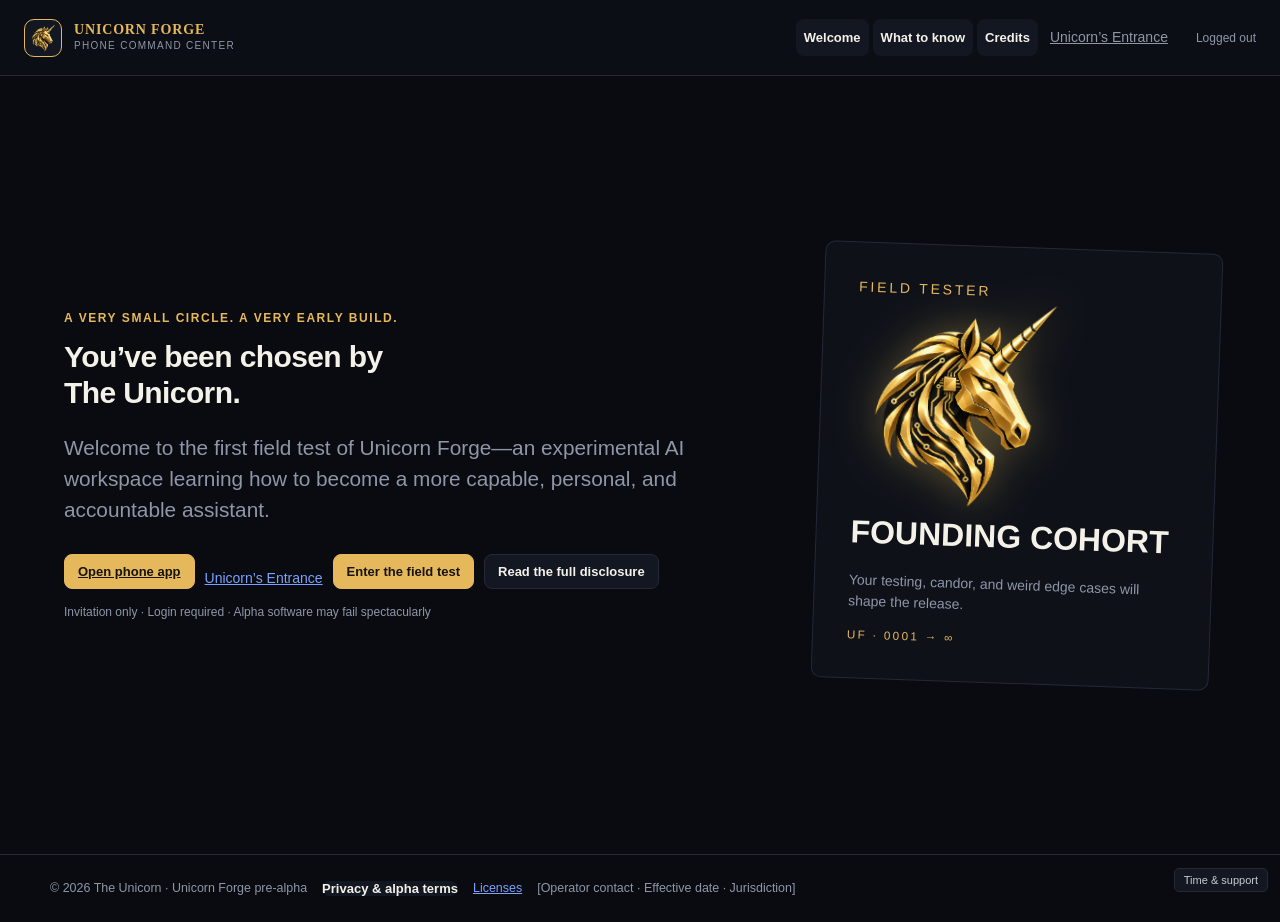
==== index.html @ 6785448c "Expand chat reading space and rename Unicorn entrance" ====
<!doctype html>
<html lang="en">
  <head>
    <meta charset="utf-8" />
    <meta
      name="viewport"
      content="width=device-width,initial-scale=1,viewport-fit=cover"
    />
    <meta name="theme-color" content="#090b10" />
    <meta
      name="description"
      content="Private pre-alpha field testing for Unicorn Forge."
    />
    <title>Unicorn Forge · First Testers</title>
    <link rel="icon" type="image/png" href="unicorn-logo.png" />
    <link rel="stylesheet" href="field-console.css" />
    <link rel="stylesheet" href="field-admin.css" />
    <link rel="stylesheet" href="field-mobile.css" />
    <link rel="stylesheet" href="forge-app.css" />
  </head>
  <body>
    <div class="rainbow-line" aria-hidden="true"></div>
    <div class="confetti" aria-hidden="true">
      <i></i><i></i><i></i><i></i><i></i><i></i><i></i><i></i><i></i><i></i>
    </div>
    <header>
      <img class="mark" src="unicorn-logo.png" alt="Unicorn Forge circuit unicorn logo" />
      <div>
        <strong>UNICORN FORGE</strong
        ><small>PHONE COMMAND CENTER</small>
      </div>
      <nav>
        <button class="nav-link" data-view="welcome">Welcome</button
        ><button class="nav-link" data-view="details">What to know</button
        ><button class="nav-link" data-view="credits">Credits</button>
        <a class="nav-link" href="https://jnthhrn8.github.io/unicornforge-field-console/#owner-login">Unicorn’s Entrance</a>
      </nav>
      <span id="connectionState">Logged out</span>
    </header>
    <main>
      <section id="welcomePanel" class="view hero">
        <div>
          <p class="eyebrow">A VERY SMALL CIRCLE. A VERY EARLY BUILD.</p>
          <h1>You’ve been chosen by <span>The Unicorn.</span></h1>
          <p class="lede">
            Welcome to the first field test of Unicorn Forge—an experimental AI
            workspace learning how to become a more capable, personal, and
            accountable assistant.
          </p>
          <div class="hero-actions">
            <a class="phone-app-link" href="https://forge.tetheredunicorn.com/">Open phone app</a>
            <a href="https://jnthhrn8.github.io/unicornforge-field-console/#owner-login">Unicorn’s Entrance</a><button data-view="login">Enter the field test</button
            ><button class="ghost" data-view="details">
              Read the full disclosure
            </button>
          </div>
          <p class="microcopy">
            Invitation only · Login required · Alpha software may fail
            spectacularly
          </p>
        </div>
        <div class="invitation-card">
          <span>FIELD TESTER</span>
          <img class="ticket-unicorn" src="unicorn-logo.png" alt="" />
          <strong>FOUNDING COHORT</strong>
          <p>
            Your testing, candor, and weird edge cases will shape the release.
          </p>
          <small>UF · 0001 → ∞</small>
        </div>
      </section>
      <section id="detailsPanel" class="view" hidden>
        <div class="section-heading">
          <p class="eyebrow">BEFORE YOU BEGIN</p>
          <h2>The unabridged field-test guide</h2>
          <p>
            Plain language comes first. Important legal and data details are not
            hidden behind tiny links.
          </p>
        </div>
        <div class="info-grid">
          <article>
            <b>01</b>
            <h3>What this is</h3>
            <p>
              Unfinished pre-alpha software. Features, models, tools,
              availability, and saved data may change or fail. It is not a
              professional, emergency, medical, legal, financial, or
              safety-critical service.
            </p>
          </article>
          <article>
            <b>02</b>
            <h3>What you receive</h3>
            <p>
              One isolated tester account with one chat, personal memory,
              up to four named personalities, live task activity, and access to whichever
              Forge computer is online.
            </p>
          </article>
          <article>
            <b>03</b>
            <h3>What we collect</h3>
            <p>
              Account details, onboarding answers, chats, responses, feedback,
              timestamps, browser and approximate hardware information,
              network address, tool activity and output, errors, access
              changes, and structured debugging logs. Passwords and
              authentication secrets are excluded from debugging logs.
            </p>
          </article>
          <article>
            <b>04</b>
            <h3>Why we collect it</h3>
            <p>
              To operate and personalize the test, diagnose failures, evaluate
              model and tool behavior, improve safety and usability, and create
              de-identified training/evaluation material.
            </p>
          </article>
          <article>
            <b>05</b>
            <h3>Human review</h3>
            <p>
              The Unicorn can review chats and activity while they are
              happening, pause model replies, enter a conversation, and reply
              directly. Human replies are visibly labeled “This message is
              from The Unicorn.” Do not submit passwords, payment details,
              government IDs, medical records, confidential work, or other
              sensitive information.
            </p>
          </article>
          <article>
            <b>06</b>
            <h3>Retention and exports</h3>
            <p>
              At completion you receive the original record and a redacted
              portable copy. Original account data is then deleted. A
              de-identified copy may be retained for training, testing, and
              evaluation.
            </p>
          </article>
          <article>
            <b>07</b>
            <h3>Your choices</h3>
            <p>
              Participation and public recognition are voluntary. You may stop
              or request export and deletion. A redacted record already
              incorporated into a completed aggregate evaluation or model
              artifact may not be retractable.
            </p>
          </article>
          <article>
            <b>08</b>
            <h3>Security</h3>
            <p>
              Access requires tester credentials through the approved HTTPS
              tester website or private Tailscale connection. Administrative actions require separate owner
              authentication. No system is perfectly secure.
            </p>
          </article>
          <article>
            <b>09</b>
            <h3>Adaptive conversation style</h3>
            <p>
              Forge analyzes recent conversation wording locally for temporary
              interaction signals such as urgency, frustration, playfulness,
              seriousness, and desired detail. It uses those signals to adjust
              delivery—not to diagnose you or create a permanent psychological
              profile. A general style-mode label may appear in debugging and
              evaluation records.
            </p>
          </article>
        </div>
        <aside class="legal-card">
          <h3>Alpha participation terms · working template</h3>
          <p>
            By continuing, you confirm you are authorized to participate and are
            at least 18 years old. People under 18 may not register for or use
            this field test. The software is
            provided “as is” and “as available,” without warranties. To the
            fullest extent allowed by law, the operator is not liable for
            indirect, incidental, special, consequential, or reliance damages
            arising from alpha use. Do not use Forge for unlawful activity or
            decisions where errors could cause harm. You retain rights in
            submitted content and permit its processing for this test and
            retention of de-identified derivatives for research, training,
            testing, and improvement as disclosed above.
          </p>
          <p>
            <strong>Not legal advice:</strong> Final operator identity/contact,
            effective date, governing law, retention period, subprocessors,
            dispute terms, age policy, and jurisdiction-specific rights still
            require review before broader distribution.
          </p>
        </aside>
        <button data-view="login">I’m ready to continue</button>
      </section>
      <aside id="consentNotice" class="card" hidden>
        <h2>Consent checkpoint</h2>
        <p>
          All chats and test activity can and may be viewed by The Unicorn. At
          test completion, your original data will be exported to you and
          deleted; a redacted, de-identified version may be retained.
        </p>
        <label class="remember"
          ><input id="consent" type="checkbox" /> I read the full disclosure,
          understand this is alpha software, and consent to the described
          collection, human review, export, redaction, retention, and deletion
          process.</label
        >
        <label class="remember"
          ><input id="ageConfirmed" type="checkbox" /> I confirm that I am at
          least 18 years old.</label
        >
      </aside>
      <section id="loginPanel" class="card" hidden>
        <p class="eyebrow">PRIVATE ACCESS</p>
        <h1>Tester access</h1>
        <p>
          Your own chat, memory, and evolving conversational style. Login required.
        </p>
        <details class="access-flow" open>
          <summary>Request an invitation</summary>
          <p>
            Your request is placed in a secure queue and relayed to The Unicorn
            through the private notification channel. Approval is not automatic
            or guaranteed.
          </p>
          <form id="accessRequestForm">
            <label class="remember"><input id="hasInvitationAddress" name="hasInvitationAddress" type="checkbox" /> I already have a private invitation address</label>
            <p id="noInvitationAddress" class="empty">If you are chosen, a private address and connection instructions will be sent to you privately. You can complete and send this request now.</p>
            <div id="invitationAddressFields" hidden>
              <label>Private invitation address *<input name="requestForgeUrl" type="url" inputmode="url" autocomplete="off" placeholder="Paste the private address from your invitation" /></label>
              <p class="empty">Connect to the invited Tailscale network first. This address is supplied privately by The Unicorn and is not published here.</p>
            </div>
            <div class="form-grid">
              <label>Name *<input name="name" maxlength="120" required autocomplete="name" /></label>
              <label>Email *<input name="email" type="email" maxlength="254" required autocomplete="email" /></label>
              <label>Desired username *<input name="username" pattern="[a-z0-9][a-z0-9_-]{2,31}" maxlength="32" required autocomplete="username" placeholder="lowercase only" /></label>
            </div>
            <p class="empty">Start with what you need. Forge learns your preferred style as you talk, and you can correct it at any time.</p>
            <button type="submit">Send access request</button>
          </form>
        </details>
        <details class="access-flow">
          <summary>I received an enrollment code</summary>
          <form id="claimAccessForm">
            <div class="form-grid">
              <label
                >Approved username *<input
                  name="username"
                  required
                  autocomplete="username" /></label
              ><label
                >One-time enrollment code *<input
                  name="code"
                  required
                  autocomplete="one-time-code" /></label
              ><label
                >Create password *<input
                  name="password"
                  type="password"
                  minlength="10"
                  maxlength="256"
                  required
                  autocomplete="new-password" /></label
              ><label
                >Confirm password *<input
                  name="confirmPassword"
                  type="password"
                  minlength="10"
                  maxlength="256"
                  required
                  autocomplete="new-password"
              /></label>
            </div>
            <button type="submit">Claim tester account</button>
          </form>
        </details>
        <hr />
        <p><a href="https://jnthhrn8.github.io/unicornforge-field-console/#owner-login">Unicorn’s Entrance</a></p>
        <h2>Tester sign in</h2>
        <p id="publicTesterNotice" hidden>Log in to your personal tester chat, memory, and personalities. Website access supports conversation; computer tools are unavailable here.</p>
        <div class="connections">
          <fieldset>
            <legend>TUF</legend>
            <label
              >Private Forge address<input
                id="tufUrl"
                inputmode="url"
                placeholder="Provided in your approval letter" /></label
            ><span id="tufState">Not checked</span>
          </fieldset>
          <fieldset>
            <legend>STRIX</legend>
            <label
              >Private Forge address<input
                id="strixUrl"
                inputmode="url"
                placeholder="Optional second approved Forge address" /></label
            ><span id="strixState">Not checked</span>
          </fieldset>
        </div>
        <label>Username<input id="username" autocomplete="username" /></label
        ><label
          >Password<input
            id="password"
            type="password"
            autocomplete="current-password" /></label
        ><label class="remember"
          ><input id="rememberAddresses" type="checkbox" checked /> Remember
          non-secret computer addresses</label
        ><button id="login">Log in securely</button>
        <details>
          <summary>Unicorn’s Entrance</summary>
          <p>
            Connect this device to Tailscale, then continue with your owner account.
            Unicorn’s Entrance is separate from tester sign-in.
          </p>
          <button id="ownerConsole" class="ghost">Unicorn, enter here</button>
        </details>
      </section>
      <section id="onboardingPanel" class="card" hidden>
        <div class="section-heading">
          <p class="eyebrow">MAKE IT YOURS</p>
          <h2>Optional profile details</h2>
          <p>
            Contact details remain in your original record and are removed from
            retained training data. Required fields are marked.
          </p>
        </div>
        <form id="onboardingForm">
          <fieldset>
            <legend>About you</legend>
            <div class="form-grid">
              <label
                >Full name *<input
                  name="name"
                  maxlength="120"
                  required
                  autocomplete="name" /></label
              ><label
                >Email *<input
                  name="email"
                  type="email"
                  maxlength="254"
                  required
                  autocomplete="email" /></label
              ><label
                >Phone number<input
                  name="phone"
                  type="tel"
                  maxlength="40"
                  autocomplete="tel" /></label
              ><label>Pronouns<input name="pronouns" maxlength="60" /></label
              ><label
                >Time zone<input
                  name="timezone"
                  maxlength="80"
                  placeholder="America/New_York" /></label
              ><label
                >Role or occupation<input name="occupation" maxlength="160"
              /></label>
            </div>
          </fieldset>
          <fieldset>
            <legend>Pre-personalize your Forge</legend>
            <label
              >What do you want an AI assistant to help you accomplish?
              *<textarea name="goals" maxlength="2000" required></textarea>
            </label>
            <div class="form-grid">
              <label
                >How should it communicate?<select name="communicationStyle">
                  <option>Concise and direct</option>
                  <option>Friendly and explanatory</option>
                  <option>Detailed and technical</option>
                  <option>Ask before assuming</option>
                  <option>Adapt to the task</option>
                </select></label
              ><label
                >Desired personality<input
                  name="assistantStyle"
                  maxlength="800"
                  placeholder="Warm, candid, curious…" /></label
              ><label
                >AI experience<select name="experience">
                  <option>New to AI assistants</option>
                  <option>Occasional user</option>
                  <option>Frequent user</option>
                  <option>Power user / developer</option>
                </select></label
              ><label
                >Accessibility needs<input
                  name="accessibility"
                  maxlength="1200"
                  placeholder="Voice, larger text, reduced motion…"
              /></label>
            </div>
          </fieldset>
          <fieldset>
            <legend>Help tune the app</legend>
            <label
              >Devices and operating systems<input
                name="devices"
                maxlength="800" /></label
            ><label
              >Real workflows Forge should handle<textarea
                name="workflows"
                maxlength="1600"
              ></textarea></label
            ><label
              >What frustrates you about current AI tools?<textarea
                name="frustrations"
                maxlength="2000"
              ></textarea></label
            ><label
              >One must-have capability for release<textarea
                name="mustHave"
                maxlength="2000"
              ></textarea>
            </label>
            <div class="form-grid">
              <label
                >Comfort with these data practices<select name="privacyComfort">
                  <option>Comfortable</option>
                  <option>Comfortable with questions</option>
                  <option>Unsure—please contact me</option>
                </select></label
              ><label
                >Testing availability<input
                  name="testingAvailability"
                  maxlength="800"
              /></label>
            </div>
            <label
              >Anything else?<textarea name="other" maxlength="2000"></textarea>
            </label>
          </fieldset>
          <fieldset>
            <legend>Founding tester recognition</legend>
            <label
              >Display name for the “First Testers” page<input
                name="displayName"
                maxlength="120"
                placeholder="Name, nickname, or blank" /></label
            ><label class="remember"
              ><input name="creditConsent" type="checkbox" /> Include this
              display name in public acknowledgments. I can change my mind
              later.</label
            >
          </fieldset>
          <button type="submit">Save and enter Unicorn Forge</button>
        </form>
      </section>
      <section id="creditsPanel" class="view" hidden>
        <div class="thanks-hero">
          <div class="ticket-unicorn">🦄</div>
          <p class="eyebrow">BUILT WITH PEOPLE, PIXELS &amp; PATIENCE</p>
          <h2>Thank you for helping us find the magic.</h2>
          <p>
            Every useful observation, failed run, unexpected prompt, and honest
            critique makes Unicorn Forge better.
          </p>
        </div>
        <div class="credits-grid">
          <article>
            <h3>The First Testers</h3>
            <p class="placeholder-list">
              [Your name could live here]<br />[Founding tester names, with
              permission]<br />[Future cohort acknowledgments]
            </p>
            <p>
              Recognition is optional. Details are never listed without consent.
            </p>
          </article>
          <article>
            <h3>Open-source foundations</h3>
            <p>
              Gratitude to the people behind Electron, Node.js, Chromium,
              Ollama, Hermes Agent, SimpleWebAuthn, Tailscale, ntfy, ComfyUI,
              Kokoro, Qwen, Gemma, Llama, Nomic, Stable Diffusion, FLUX, and the
              many dependencies and model communities making this possible.
            </p>
            <a href="LICENSES.md">Read model and software notices</a>
          </article>
          <article>
            <h3>Special thanks</h3>
            <p>
              <strong>ChatGPT and Codex</strong>, for helping The Unicorn turn a
              sprawling idea into code, tests, documentation, and a working
              field test.
            </p>
            <p>
              [Add collaborators, advisors, artists, communities, and special
              mentions here.]
            </p>
          </article>
          <article>
            <h3>From The Unicorn</h3>
            <p>
              Thank you for trusting this early work with your time and
              imagination. I’ll keep building, documenting, correcting, and
              listening long after the confetti lands.
            </p>
            <p>— The Unicorn</p>
          </article>
        </div>
        <button data-view="login">Join the field test</button>
      </section>
      <section id="adminPanel" class="card" hidden>
        <div class="toolbar">
          <h2>The Unicorn control panel</h2>
          <button id="toggleTraffic" class="danger">
            Stop all tester traffic</button
          ><button id="refreshAdmin" class="ghost">Refresh now</button
          ><button id="refreshNtfyAdmin" class="ghost">Refresh ntfy channels</button
          ><button id="closeAdmin" class="ghost">Close</button>
        </div>
        <div id="adminStats"></div>
        <details class="access-flow"><summary>Private ntfy enrollment</summary><p>Access requests and approval packages use the bundled private ntfy service. No paid email or SMS provider is used. Private Forge and ntfy addresses are included only after approval and are never published on this site.</p><p id="messagingStatus" class="empty">ntfy status is reported by the private Forge host.</p><div id="adminNtfyChannels" class="ntfy-channel-status"></div></details>
        <div class="connections">
          <section>
            <h3>Connected devices</h3>
            <p class="empty">
              Browser-reported hardware is approximate and never includes
              passwords or authentication secrets.
            </p>
            <div id="adminDevices"></div>
          </section>
          <section>
            <h3>Tester accounts &amp; usage</h3>
            <div id="adminUsers"></div>
          </section>
        </div>
        <section id="adminChat"></section>
        <h3>Debug activity log</h3>
        <p class="empty">
          Persistent structured events include timestamps, account,
          network/device metadata, actions, failures, model names, and character
          counts. Passwords, access tokens, cookies, and authorization headers
          are excluded.
        </p>
        <div id="adminAudit"></div>
      </section>
      <section id="consolePanel" class="card" hidden>
        <div class="toolbar">
          <button id="expandChat" type="button" class="ghost" aria-pressed="false">Expand chat</button>
          <label>Active computer<select id="computer"></select></label
          ><label>Model<select id="model"></select></label
          ><label>Personality<select id="chatPersonality"></select></label
          ><label
            >Task mode<select id="runMode">
              <option value="single">Single model</option>
              <option value="auto" selected>Auto team</option>
              <option value="team">Always team</option>
              <option value="shared">Share resources</option>
            </select></label
          ><span id="profileRole" class="role-badge" hidden></span
          ><button id="ownerFromChat" class="ghost" hidden>Owner console</button
          ><button id="settings" class="ghost">Memory &amp; personality</button
          ><button id="feedback" class="ghost">Send feedback</button
          ><button id="clear" class="ghost">Clear chat</button
          ><button id="logout" class="danger">Log out</button>
        </div>
        <section id="profilePanel" hidden>
          <label
            >Memory<textarea
              id="memory"
              rows="5"
              maxlength="16000"
            ></textarea></label
          ><fieldset class="personality-editor">
            <legend>Optional style overrides</legend>
            <div class="form-grid">
              <label>Edit personality<select id="personalityEditor"></select></label>
              <label>Name<input id="personalityName" maxlength="40" placeholder="Let the AI choose or enter a name" /></label>
            </div>
            <label>Describe how this personality should think and speak<textarea id="personalityDescription" rows="5" maxlength="4000" placeholder="Candid, playful, concise, willing to disagree…"></textarea></label>
            <p class="empty">Personality changes style and identity, but never removes Forge’s honesty, safety, or anti-sycophancy rules.</p>
            <div class="toolbar">
              <button id="namePersonality" type="button" class="ghost">Let this AI name itself</button>
              <button id="newPersonality" type="button" class="ghost">New personality</button>
              <button id="usePersonality" type="button" class="ghost">Use this personality</button>
              <button id="deletePersonality" type="button" class="danger">Delete</button>
              <span id="personalityCount" class="empty"></span>
            </div>
          </fieldset>
          <button id="saveProfile">Save profile</button>
        </section>
        <aside id="feedbackPanel" class="legal-card" hidden>
          <div class="toolbar"><h3>Feedback to The Unicorn</h3><button id="closeFeedback" type="button" class="ghost">Close</button></div>
          <p id="feedbackQuestion">What should Unicorn Forge improve?</p>
          <form id="feedbackForm">
            <textarea id="feedbackMessage" rows="4" maxlength="4000" required placeholder="Tell The Unicorn what worked, what failed, or what would make this more useful…"></textarea>
            <button type="submit">Send privately</button>
            <button id="dismissFeedback" type="button" class="ghost">Not now</button>
          </form>
        </aside>
        <section id="messages" class="messages">
          <p class="empty">Your private tester chat is empty.</p>
        </section>
        <form id="composer">
          <textarea
            id="prompt"
            rows="3"
            maxlength="12000"
            placeholder="Ask Unicorn Forge…"
            required
          ></textarea
          ><button id="send" type="submit">Send</button>
        </form>
      </section>
    </main>
    <footer>
      <span>© 2026 The Unicorn · Unicorn Forge pre-alpha</span
      ><button class="nav-link" data-view="details">
        Privacy &amp; alpha terms</button
      ><a href="LICENSES.md">Licenses</a
      ><span>[Operator contact · Effective date · Jurisdiction]</span>
    </footer>
    <div id="toast" role="status"></div>
    <script src="forge-wellbeing.js"></script>
    <script src="field-console-v2.js"></script>
    <script src="field-compliance.js"></script>
    <script src="field-onboarding.js"></script>
  </body>
</html>
---- field-console.css ----
:root{color-scheme:dark;--gold:#ffd166;--pink:#ff61a6;--cyan:#55e6ff;--violet:#8f6bff;--panel:#171126;--line:#49386a;--muted:#bdb5ce}*{box-sizing:border-box}html{scroll-behavior:smooth}body{margin:0;min-height:100vh;background:radial-gradient(circle at 80% 4%,#39175a 0,transparent 28%),radial-gradient(circle at 5% 35%,#102f51 0,transparent 25%),#0d0915;color:#fff9ff;font:16px/1.55 system-ui,-apple-system,"Segoe UI",sans-serif}.rainbow-line{height:5px;background:linear-gradient(90deg,#ff5964,#ffd166,#72ef91,#55e6ff,#8f6bff,#ff61a6);position:fixed;inset:0 0 auto;z-index:20}.confetti{position:fixed;inset:0;pointer-events:none;overflow:hidden}.confetti i{position:absolute;top:-3rem;width:7px;height:15px;background:var(--gold);opacity:.3;animation:fall 13s linear infinite}.confetti i:nth-child(3n){background:var(--pink)}.confetti i:nth-child(3n+1){background:var(--cyan);border-radius:50%}.confetti i:nth-child(1){left:7%;animation-delay:-2s}.confetti i:nth-child(2){left:17%;animation-delay:-8s}.confetti i:nth-child(3){left:27%;animation-delay:-5s}.confetti i:nth-child(4){left:38%;animation-delay:-11s}.confetti i:nth-child(5){left:49%;animation-delay:-1s}.confetti i:nth-child(6){left:58%;animation-delay:-7s}.confetti i:nth-child(7){left:67%;animation-delay:-10s}.confetti i:nth-child(8){left:77%;animation-delay:-3s}.confetti i:nth-child(9){left:87%;animation-delay:-9s}.confetti i:nth-child(10){left:95%;animation-delay:-4s}@keyframes fall{to{transform:translateY(110vh) rotate(480deg)}}header{min-height:76px;height:auto;display:flex;align-items:center;gap:12px;padding:12px max(18px,calc((100vw - 1180px)/2));border-bottom:1px solid var(--line);background:#0e0918e8;backdrop-filter:blur(18px);position:sticky;top:0;z-index:10}.mark{font-size:38px}header strong,header small{display:block;letter-spacing:.14em}header small{color:var(--gold);font-size:.7rem}nav{display:flex;gap:4px;margin-left:auto}.nav-link{background:transparent;color:var(--muted);border:0;padding:8px}#connectionState{color:var(--cyan);font-size:.75rem;margin-left:8px}main{position:relative;max-width:1180px;margin:auto;padding:clamp(22px,4vw,58px) 18px}.view[hidden],section[hidden],[hidden]{display:none!important}.hero{display:grid;grid-template-columns:minmax(0,1.25fr) minmax(280px,.75fr);align-items:center;gap:clamp(28px,7vw,90px);min-height:calc(100vh - 170px)}.eyebrow{font-size:.75rem!important;letter-spacing:.2em;color:var(--cyan)!important;font-weight:900}.hero h1{font-size:clamp(3rem,8vw,7.2rem);line-height:.86;letter-spacing:-.07em;margin:.25em 0}.hero h1 span{display:block;background:linear-gradient(90deg,var(--gold),var(--pink),var(--violet),var(--cyan));-webkit-background-clip:text;color:transparent}.lede{font-size:clamp(1.05rem,2vw,1.3rem);max-width:650px;color:#d6cee3}.hero-actions,.toolbar{display:flex;flex-wrap:wrap;align-items:end;gap:10px}.hero-actions{margin:28px 0 14px}.microcopy{font-size:.75rem;color:var(--muted)}.invitation-card{min-height:420px;padding:34px;border:1px solid #ffffff29;border-radius:28px;background:linear-gradient(145deg,#2a1846,#13101f);box-shadow:0 30px 90px #0009,0 0 70px #8f6bff26;display:flex;flex-direction:column;justify-content:space-between;transform:rotate(2deg)}.invitation-card>span,.invitation-card>small{letter-spacing:.2em;color:var(--gold)}.ticket-unicorn{font-size:clamp(4rem,9vw,7rem)}.invitation-card strong{font-size:2rem}.section-heading{max-width:780px;margin-bottom:30px}.section-heading h2,.thanks-hero h2{font-size:clamp(2rem,5vw,4.6rem);line-height:1;margin:.2em 0}.info-grid,.credits-grid{display:grid;grid-template-columns:repeat(2,minmax(0,1fr));gap:14px}.info-grid article,.credits-grid article,.legal-card,.card{border:1px solid var(--line);border-radius:18px;background:linear-gradient(145deg,#1c142d,#130e20);padding:clamp(18px,3vw,30px)}.info-grid article b{color:var(--gold);font-size:.75rem}.info-grid p,.credits-grid p,.legal-card p,.card>p,.empty{color:var(--muted)}.legal-card{margin:20px 0;border-color:#8f6bff88}.thanks-hero{text-align:center;max-width:780px;margin:0 auto 40px}.thanks-hero .ticket-unicorn{font-size:6rem}.credits-grid{margin-bottom:26px}.placeholder-list{padding:16px;border:1px dashed var(--line);border-radius:12px}a{color:var(--cyan)}.connections,.form-grid{display:grid;grid-template-columns:1fr 1fr;gap:14px;margin:15px 0}fieldset{border:1px solid var(--line);border-radius:14px;padding:16px;margin:18px 0}legend{font-weight:900;color:var(--gold);padding:0 8px}label{display:grid;gap:6px;color:var(--muted);font-size:.88rem;margin-bottom:12px}input,select,textarea,button{border:1px solid #594875;border-radius:9px;background:#0e0a17;color:#fff9ff;padding:11px;font:inherit}input,select,textarea{width:100%}textarea{min-height:90px;resize:vertical}.remember{display:flex;align-items:flex-start;gap:10px;margin:10px 0;font-size:.95rem}.remember input{width:auto;margin-top:5px}button{background:linear-gradient(90deg,var(--gold),#ffb84d);color:#241307;border:0;font-weight:900;cursor:pointer}.ghost{background:#2b2040;color:#fff9ff;border:1px solid var(--line)}.danger{background:#4b1e31;color:#ffd8e7;border:1px solid #8e3d5c}.toolbar label{min-width:150px;flex:1}.messages{min-height:390px;max-height:64vh;overflow:auto;padding:12px 0}.message{max-width:88%;padding:12px 14px;border-radius:12px;background:#241a38;margin:8px 0;white-space:pre-wrap;overflow-wrap:anywhere}.message.user{margin-left:auto;background:#433118}.message small{display:block;color:var(--gold);font-size:.7rem;margin-bottom:6px}.activity{margin-top:9px;border-top:1px solid #4a3b61;padding-top:7px;color:#c5bbd5;font-size:.8rem}.activity code{display:block;white-space:pre-wrap;color:#e7def4;margin-top:4px}#composer{display:grid;grid-template-columns:1fr auto;gap:9px;align-items:end}#toast{position:fixed;left:50%;bottom:18px;transform:translateX(-50%);background:#241a38;border:1px solid #5a4975;border-radius:10px;padding:10px 16px;opacity:0;pointer-events:none;transition:.2s;z-index:30}#toast.show{opacity:1}footer{border-top:1px solid var(--line);display:flex;flex-wrap:wrap;gap:15px;align-items:center;padding:24px max(18px,calc((100vw - 1180px)/2));color:var(--muted);font-size:.78rem}footer .nav-link{padding:0}@media(max-width:760px){header nav{display:none}#connectionState{margin-left:auto}.hero,.info-grid,.credits-grid,.connections,.form-grid{grid-template-columns:1fr}.hero h1{font-size:3.6rem}.invitation-card{min-height:330px;transform:none}.toolbar label{min-width:45%}#composer{grid-template-columns:1fr}.message{max-width:96%}}@media(prefers-reduced-motion:reduce){*{scroll-behavior:auto!important}.confetti{display:none}}
/* Circuit-unicorn brand overrides */
header .mark{width:48px;height:48px;object-fit:contain;filter:drop-shadow(0 0 10px #ffd16666)}
.invitation-card .ticket-unicorn{width:clamp(120px,18vw,210px);height:clamp(120px,18vw,210px);object-fit:contain;filter:drop-shadow(0 0 22px #ffd16655)}
.ntfy-channel-status{display:grid;gap:6px;margin-top:10px}.ntfy-channel-status span{padding:7px 9px;border:1px solid var(--line);border-radius:8px;font-size:.78rem}.ntfy-channel-status .ok{color:#72ef91}.ntfy-channel-status .bad{color:#ff8fb8}
---- field-admin.css ----
.access-flow {
  margin: 1rem 0;
  border: 1px solid var(--line);
  border-radius: 14px;
  padding: 1rem;
  background: #100b1b;
}
.access-flow summary { cursor: pointer; color: var(--gold); font-weight: 900; }
.admin-record { border: 1px solid var(--line); border-radius: 12px; padding: 0.85rem; margin: 0.65rem 0; background: #120d1e; }
.admin-record small,.admin-user small { display: block; color: var(--muted); margin-top: 0.35rem; }
.admin-user { display: block; width: 100%; text-align: left; margin: 0.45rem 0; }
.owner-chat-heading { display: flex; justify-content: space-between; align-items: flex-start; gap: 1rem; margin-top: 1.5rem; }
.owner-live-chat { max-height: 55vh; overflow: auto; border-block: 1px solid var(--line); padding: 0.75rem 0; }
.message.human { border: 2px solid var(--cyan); background: #142737; }
.enrollment-code { border: 2px solid var(--gold); border-radius: 12px; padding: 1rem; margin-top: 1rem; background: #2a1d0c; }
.enrollment-code code { display: block; font-size: 1.4rem; color: var(--gold); margin: 0.65rem 0; user-select: all; }
#adminAudit { max-height: 300px; overflow: auto; padding: 0.75rem; background: #090610; border-radius: 10px; overflow-wrap: anywhere; }
hr { border: 0; border-top: 1px solid var(--line); margin: 1.5rem 0; }
.role-badge { border: 1px solid var(--gold); border-radius: 999px; color: var(--gold); padding: .45rem .7rem; font-weight: 900; letter-spacing: .08em; }
@media(max-width:760px){.owner-chat-heading{display:block}}
---- field-mobile.css ----
@media (max-width: 760px) {
  html,
  body {
    max-width: 100%;
    overflow-x: hidden;
  }

  header {
    min-width: 0;
  }

  header nav,
  #connectionState {
    display: none;
  }

  .mark {
    flex: 0 0 auto;
  }

  header > div:not(.mark) {
    min-width: 0;
  }

  header strong {
    font-size: 0.9rem;
  }

  header small {
    font-size: 0.62rem;
    overflow-wrap: anywhere;
  }

  .hero,
  .info-grid,
  .credits-grid,
  .connections,
  .form-grid {
    grid-template-columns: minmax(0, 1fr);
    min-width: 0;
  }

  .hero > * {
    min-width: 0;
    max-width: 100%;
  }

  .hero h1 {
    font-size: clamp(2.65rem, 13vw, 3.25rem);
    overflow-wrap: anywhere;
  }

  .hero-actions {
    display: grid;
    grid-template-columns: minmax(0, 1fr);
    width: 100%;
  }

  .hero-actions button {
    width: 100%;
  }

  .microcopy {
    overflow-wrap: anywhere;
  }

  .invitation-card {
    width: 100%;
    min-width: 0;
    overflow: hidden;
  }

  .invitation-card strong {
    font-size: 1.65rem;
    overflow-wrap: anywhere;
  }

  #composer {
    grid-template-columns: minmax(0, 1fr);
  }

  footer {
    display: grid;
    grid-template-columns: minmax(0, 1fr);
    overflow-wrap: anywhere;
  }
}
---- forge-app.css ----
:root { color-scheme: dark; --bg:#090b10; --panel:#0e1118; --panel2:#131722; --line:#242938; --text:#f4f1e8; --muted:#8e96a8; --gold:#e6b85c; --blue:#7aa2ff; --green:#62d6a7; --red:#ff7f82; }
* { box-sizing:border-box; }
body { margin:0; background:var(--bg); color:var(--text); font:14px/1.5 Inter,"Segoe UI",sans-serif; }
.rainbow-line,.confetti { display:none; }
header { background:#0b0e14; border-bottom:1px solid var(--line); padding:14px 24px; min-height:76px; box-shadow:none; }
header .mark { width:38px; height:38px; border:1px solid var(--gold); border-radius:10px; background:var(--panel2); padding:4px; filter:none; }
header strong { font:600 14px Georgia,serif; letter-spacing:.06em; color:var(--gold); }
header small { font-size:10px; letter-spacing:.13em; color:var(--muted); }
header nav { margin-left:auto; }
#connectionState { color:var(--muted); border:0; background:none; font-size:12px; }
main { max-width:1200px; padding:24px; margin:auto; }
.card,.legal-card,.invitation-card,.info-card,.credits-card,details,fieldset { background:var(--panel); border:1px solid var(--line); border-radius:10px; box-shadow:none; }
.card { padding:24px; }
h1,h2,h3,.hero h1,.hero h1 span { color:var(--text); background:none; -webkit-text-fill-color:var(--text); letter-spacing:-.02em; }
h1,.hero h1 { font-size:30px; line-height:1.2; }
h2 { font-size:21px; }
p,.lede { color:var(--muted); }
.eyebrow { color:var(--gold); font-size:11px; letter-spacing:.13em; }
button,.phone-app-link { color:#17130b; background:var(--gold); border:1px solid var(--gold); border-radius:8px; font:600 13px "Segoe UI",sans-serif; padding:9px 13px; box-shadow:none; cursor:pointer; }
button:hover { filter:brightness(1.1); transform:none; }
button.ghost,button.nav-link { background:var(--panel2); color:var(--text); border-color:var(--line); }
button.danger { color:var(--red); background:transparent; border-color:var(--line); }
button:disabled { opacity:.5; cursor:default; }
input,select,textarea { background:var(--bg); color:var(--text); border:1px solid var(--line); border-radius:8px; padding:10px; font:inherit; }
input:focus,select:focus,textarea:focus { outline:2px solid var(--gold); outline-offset:2px; }
label { color:var(--muted); font-size:12px; }
a { color:var(--blue); }
summary { color:var(--text); }
#loginPanel { max-width:720px; margin:auto; }
#consentNotice { max-width:720px; margin:0 auto 16px; }
.chat-open main { max-width:none; padding:0; }
.chat-open header { position:relative; }
#consolePanel { min-height:calc(100dvh - 76px); padding:0; border:0; border-radius:0; display:flex; flex-direction:column; }
#consolePanel > .toolbar { background:var(--panel); border-bottom:1px solid var(--line); gap:10px; padding:12px 20px; flex-wrap:wrap; }
#consolePanel > .toolbar label { max-width:230px; }
#consolePanel > .toolbar select { max-width:100%; }
html[data-public-field="true"] #consolePanel > .toolbar label:has(#computer),html[data-public-field="true"] #consolePanel > .toolbar label:has(#runMode) { display:none; }
.messages { background:var(--bg); border:0; border-radius:0; min-height:260px; height:calc(100dvh - 310px); padding:24px max(24px,calc((100vw - 900px)/2)); overflow:auto; }
.message { background:transparent; color:var(--text); border:0; border-bottom:1px solid var(--line); border-radius:0; margin:0; padding:22px 0; box-shadow:none; font-size:15px; line-height:1.7; }
.message.user { background:transparent; border-left:0; color:var(--text); }
.message small { color:var(--gold); font-size:10px; letter-spacing:.1em; }
#composer { display:flex; gap:12px; align-items:flex-end; padding:16px max(24px,calc((100vw - 900px)/2)); background:var(--panel); border-top:1px solid var(--line); margin-top:auto; }
#composer textarea { flex:1; min-width:0; min-height:70px; }
#profilePanel,#feedbackPanel { max-width:900px; width:calc(100% - 32px); margin:16px auto; padding:16px; }
.empty { color:var(--muted); }
#toast { background:var(--panel2); color:var(--text); border:1px solid var(--line); }
@media(max-width:760px) {
 header { padding:12px 16px; flex-wrap:wrap; gap:8px; }
 header nav { display:flex; gap:6px; }
 header nav button { font-size:11px; padding:6px 8px; }
 #connectionState { display:block; width:100%; }
 main { padding:16px; }
 .card { padding:18px; }
 #consolePanel > .toolbar { padding:10px 16px; gap:8px; }
 #consolePanel > .toolbar label { flex:1; max-width:calc(50% - 8px); }
 #consolePanel > .toolbar button { font-size:11px; padding:7px 9px; }
 .messages { height:calc(100dvh - 380px); padding:12px 18px; }
 #composer { padding:12px 16px max(14px,env(safe-area-inset-bottom)); }
 .hero h1 { font-size:30px; }
}

.eyebrow { color:var(--gold)!important; }
.message { max-width:100%; }
.messages { max-height:none; }
.chat-open footer { display:none; }
.chat-open { height:100dvh; min-height:0; display:flex; flex-direction:column; overflow:hidden; }
.chat-open header { flex:none; }
.chat-open header nav { display:none; }
.chat-open main { flex:1; min-height:0; width:100%; display:flex; flex-direction:column; }
.chat-open #consolePanel { flex:1; min-height:0; height:100%; }
.chat-open .messages { flex:1; min-height:0; height:auto; }
.chat-open #composer { flex:none; padding-bottom:36px; }
.chat-open #profilePanel { overflow:auto; max-height:45vh; }
@media(max-width:760px){ .chat-open header { min-height:64px; } .chat-open #consolePanel>.toolbar { gap:6px; } .chat-open #consolePanel>.toolbar label { margin-bottom:0; } }

/* Reserve readable conversation space, including in owner debug mode. */
.chat-open { overflow-y:auto; }
.chat-open main { min-height:560px; }
.chat-open .messages { min-height:300px; font-size:16px; }
.chat-open .message { font-size:16px; line-height:1.75; }
.chat-open #consolePanel > .toolbar { padding:8px 16px; }
.chat-open #consolePanel > .toolbar label { margin-bottom:0; }
#ownerDebugBanner { flex:none; margin:0; padding:8px 16px; border-radius:0; font-size:12px; }
#ownerDebugBanner p { margin:4px 0; font-size:12px; }
#ownerDebugBanner button { padding:5px 9px; font-size:12px; }
#adminChat .owner-live-chat { max-height:none; overflow:visible; font-size:16px; }
#adminChat .message { font-size:16px; line-height:1.75; }
.chat-expanded header { display:none; }
.chat-expanded #consolePanel > .toolbar > :not(#expandChat) { display:none!important; }
.chat-expanded #ownerDebugBanner p { display:none; }
.chat-expanded #ownerDebugBanner { display:flex; align-items:center; justify-content:space-between; gap:8px; }
.chat-expanded .messages { padding-top:12px; }
@media(max-width:760px) {
 .chat-open main { min-height:520px; }
 .chat-open #composer textarea { min-height:60px; height:60px; }
 .chat-open #composer { padding-top:8px; padding-bottom:32px; }
 .chat-open #consolePanel>.toolbar { padding:8px 12px; }
}
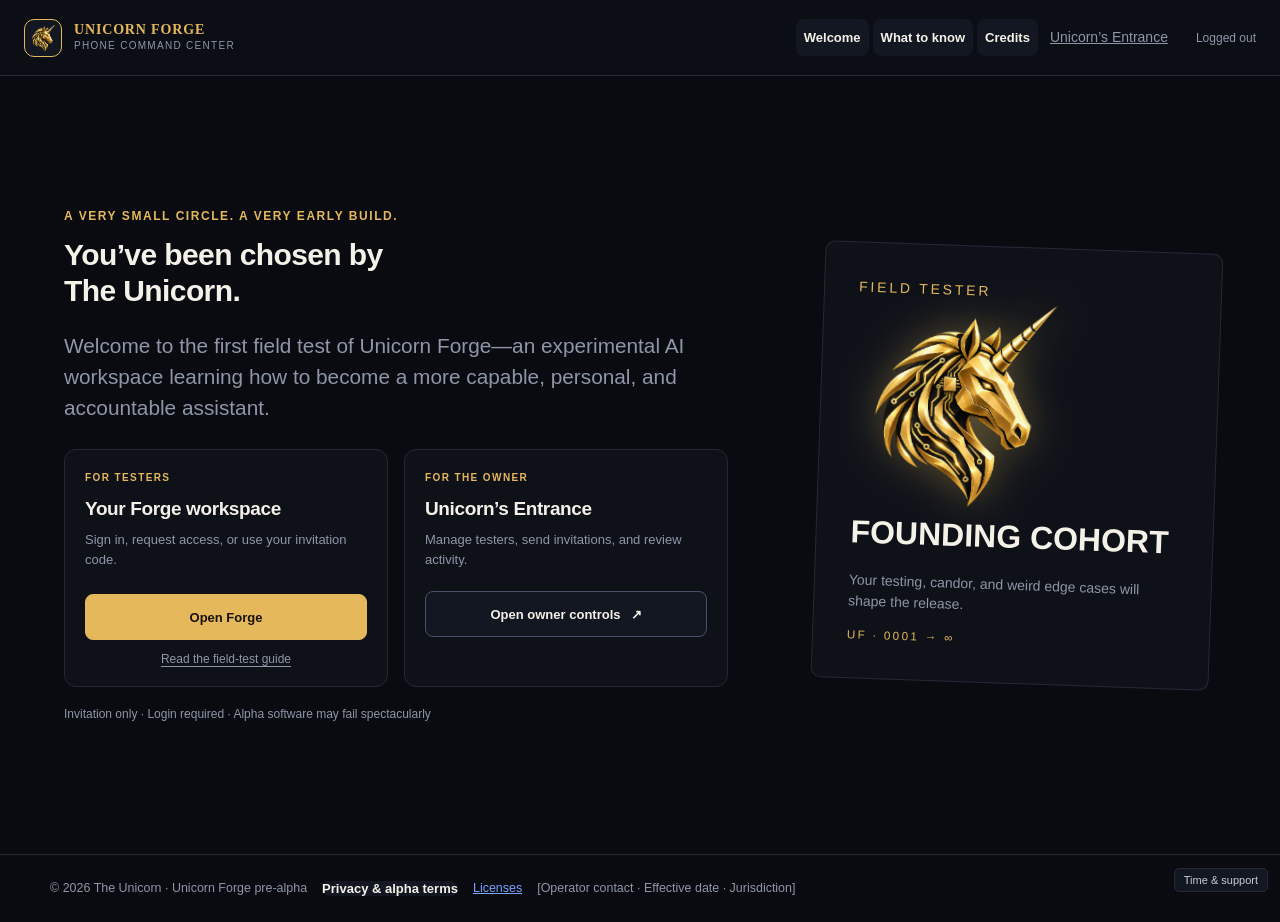
==== commit a5e10b3b: "Separate owner entrance and organize workspace entry actions" ====
--- a/index.html
+++ b/index.html
@@ -12,6 +12,7 @@
       content="Private pre-alpha field testing for Unicorn Forge."
     />
     <title>Unicorn Forge · First Testers</title>
+    <script src="field-entry.js"></script>
     <link rel="icon" type="image/png" href="unicorn-logo.png" />
     <link rel="stylesheet" href="field-console.css" />
     <link rel="stylesheet" href="field-admin.css" />
@@ -47,12 +48,9 @@
             workspace learning how to become a more capable, personal, and
             accountable assistant.
           </p>
-          <div class="hero-actions">
-            <a class="phone-app-link" href="https://forge.tetheredunicorn.com/">Open phone app</a>
-            <a href="https://jnthhrn8.github.io/unicornforge-field-console/#owner-login">Unicorn’s Entrance</a><button data-view="login">Enter the field test</button
-            ><button class="ghost" data-view="details">
-              Read the full disclosure
-            </button>
+          <div class="entry-options">
+            <section class="entry-option"><span class="entry-label">FOR TESTERS</span><h2>Your Forge workspace</h2><p>Sign in, request access, or use your invitation code.</p><button type="button" class="entry-button" data-view="login">Open Forge</button><button type="button" class="entry-text-link" data-view="details">Read the field-test guide</button></section>
+            <section class="entry-option owner-option"><span class="entry-label">FOR THE OWNER</span><h2>Unicorn’s Entrance</h2><p>Manage testers, send invitations, and review activity.</p><a class="entry-button secondary" href="https://jnthhrn8.github.io/unicornforge-field-console/#owner-login" target="_blank" rel="noopener noreferrer">Open owner controls <span aria-hidden="true">↗</span></a></section>
           </div>
           <p class="microcopy">
             Invitation only · Login required · Alpha software may fail
@@ -155,7 +153,7 @@
             <h3>Security</h3>
             <p>
               Access requires tester credentials through the approved HTTPS
-              tester website or private Tailscale connection. Administrative actions require separate owner
+              tester website. Administrative actions require separate owner
               authentication. No system is perfectly secure.
             </p>
           </article>
@@ -215,7 +213,7 @@
         >
       </aside>
       <section id="loginPanel" class="card" hidden>
-        <p class="eyebrow">PRIVATE ACCESS</p>
+        <p class="eyebrow">TESTER ACCESS</p>
         <h1>Tester access</h1>
         <p>
           Your own chat, memory, and evolving conversational style. Login required.
@@ -228,12 +226,7 @@
             or guaranteed.
           </p>
           <form id="accessRequestForm">
-            <label class="remember"><input id="hasInvitationAddress" name="hasInvitationAddress" type="checkbox" /> I already have a private invitation address</label>
-            <p id="noInvitationAddress" class="empty">If you are chosen, a private address and connection instructions will be sent to you privately. You can complete and send this request now.</p>
-            <div id="invitationAddressFields" hidden>
-              <label>Private invitation address *<input name="requestForgeUrl" type="url" inputmode="url" autocomplete="off" placeholder="Paste the private address from your invitation" /></label>
-              <p class="empty">Connect to the invited Tailscale network first. This address is supplied privately by The Unicorn and is not published here.</p>
-            </div>
+            <p class="empty">Once approved, enter your enrollment code here and create a password.</p>
             <div class="form-grid">
               <label>Name *<input name="name" maxlength="120" required autocomplete="name" /></label>
               <label>Email *<input name="email" type="email" maxlength="254" required autocomplete="email" /></label>
@@ -282,6 +275,19 @@
         <p><a href="https://jnthhrn8.github.io/unicornforge-field-console/#owner-login">Unicorn’s Entrance</a></p>
         <h2>Tester sign in</h2>
         <p id="publicTesterNotice" hidden>Log in to your personal tester chat, memory, and personalities. Website access supports conversation; computer tools are unavailable here.</p>
+        <label>Username<input id="username" autocomplete="username" /></label
+        ><label
+          >Password<input
+            id="password"
+            type="password"
+            autocomplete="current-password" /></label
+        ><button id="login">Log in securely</button>
+
+      </section>
+      <section id="ownerLoginPanel" class="card owner-login-card" hidden>
+        <p class="eyebrow">OWNER ACCESS</p><h1>Unicorn’s Entrance</h1><p>Connect to your private Forge computer, then verify your owner sign-in.</p>
+        <details id="ownerAccess" open>
+          <summary>Unicorn’s Entrance</summary>
         <div class="connections">
           <fieldset>
             <legend>TUF</legend>
@@ -289,7 +295,7 @@
               >Private Forge address<input
                 id="tufUrl"
                 inputmode="url"
-                placeholder="Provided in your approval letter" /></label
+                placeholder="Your saved private Forge address" /></label
             ><span id="tufState">Not checked</span>
           </fieldset>
           <fieldset>
@@ -302,24 +308,15 @@
             ><span id="strixState">Not checked</span>
           </fieldset>
         </div>
-        <label>Username<input id="username" autocomplete="username" /></label
-        ><label
-          >Password<input
-            id="password"
-            type="password"
-            autocomplete="current-password" /></label
-        ><label class="remember"
-          ><input id="rememberAddresses" type="checkbox" checked /> Remember
-          non-secret computer addresses</label
-        ><button id="login">Log in securely</button>
-        <details>
-          <summary>Unicorn’s Entrance</summary>
+          <label class="remember"><input id="rememberAddresses" type="checkbox" /> Remember this owner connection on this device</label>
           <p>
             Connect this device to Tailscale, then continue with your owner account.
             Unicorn’s Entrance is separate from tester sign-in.
           </p>
           <button id="ownerConsole" class="ghost">Unicorn, enter here</button>
         </details>
+        <p id="ownerLoginStatus" role="status" aria-live="polite"></p>
+        <a class="entry-text-link" href="https://forge.tetheredunicorn.com/#login">Looking for tester sign-in? Open Forge</a>
       </section>
       <section id="onboardingPanel" class="card" hidden>
         <div class="section-heading">
@@ -512,12 +509,25 @@
       <section id="adminPanel" class="card" hidden>
         <div class="toolbar">
           <h2>The Unicorn control panel</h2>
+          <button id="openInvite" type="button">Send invite</button>
           <button id="toggleTraffic" class="danger">
             Stop all tester traffic</button
           ><button id="refreshAdmin" class="ghost">Refresh now</button
           ><button id="refreshNtfyAdmin" class="ghost">Refresh ntfy channels</button
           ><button id="closeAdmin" class="ghost">Close</button>
         </div>
+        <section id="invitePanel" hidden>
+          <h3>Invite a tester</h3>
+          <p>Create access directly. The tester chooses their own password and accepts the field-test notice.</p>
+          <form id="inviteForm">
+            <div class="form-grid"><label>Name (optional)<input name="name" maxlength="120" autocomplete="off"></label><label>Email<input name="email" type="email" maxlength="254" required autocomplete="off"></label><label>Tester username<input name="username" minlength="3" maxlength="32" required autocomplete="off"></label></div>
+            <div class="toolbar"><button type="submit" name="delivery" value="email">Send invite</button><button type="submit" name="delivery" value="copy" class="ghost">Create code to copy</button></div>
+          </form>
+          <p id="inviteResult" role="status" aria-live="polite"></p>
+          <div id="inviteLetterPanel" hidden><label>Private invitation<textarea id="inviteLetter" rows="12" readonly></textarea></label><button id="copyInvite" type="button">Copy invitation</button></div>
+          <details id="inviteEmailSettings"><summary>Gmail setup</summary><p id="inviteMailStatus" role="status"></p><p>For tetheredunicorn@gmail.com, create a Google app password named Forge. Enter it here once; Forge encrypts it on this computer.</p><p><a href="https://myaccount.google.com/apppasswords" target="_blank" rel="noopener noreferrer">Create a Google app password</a> (requires Google 2-Step Verification).</p><form id="inviteMailForm"><label>Google app password<input name="appPassword" type="password" autocomplete="new-password" required maxlength="32"></label><button type="submit">Connect Gmail</button></form></details>
+          <button id="closeInvite" class="ghost" type="button">Close invitation panel</button>
+        </section>
         <div id="adminStats"></div>
         <details class="access-flow"><summary>Private ntfy enrollment</summary><p>Access requests and approval packages use the bundled private ntfy service. No paid email or SMS provider is used. Private Forge and ntfy addresses are included only after approval and are never published on this site.</p><p id="messagingStatus" class="empty">ntfy status is reported by the private Forge host.</p><div id="adminNtfyChannels" class="ntfy-channel-status"></div></details>
         <div class="connections">
--- a/forge-app.css
+++ b/forge-app.css
@@ -96,3 +96,20 @@
  .chat-open #composer { padding-top:8px; padding-bottom:32px; }
  .chat-open #consolePanel>.toolbar { padding:8px 12px; }
 }
+
+/* Distinct, aligned entry points for testers and the owner. */
+.entry-options { display:grid; grid-template-columns:repeat(2,minmax(0,1fr)); gap:16px; margin:26px 0 18px; }
+.entry-option { display:flex; flex-direction:column; align-items:stretch; padding:20px; border:1px solid var(--line); border-radius:12px; background:var(--panel); min-width:0; }
+.entry-label { color:var(--gold); font-size:10px; letter-spacing:.14em; font-weight:700; }
+.entry-option h2 { margin:10px 0 6px; font-size:19px; }
+.entry-option p { margin:0 0 20px; font-size:13px; line-height:1.6; }
+.entry-button { display:flex; align-items:center; justify-content:center; gap:10px; min-height:46px; width:100%; padding:12px 16px; border:1px solid var(--gold); border-radius:8px; background:var(--gold); color:#17130b; font:600 13px "Segoe UI",sans-serif; text-decoration:none; cursor:pointer; margin-top:auto; }
+.entry-button.secondary { background:var(--panel2); color:var(--text); border-color:#485166; }
+.entry-button:hover { filter:brightness(1.12); }
+.entry-button:focus-visible,.entry-text-link:focus-visible { outline:2px solid var(--gold); outline-offset:4px; }
+.entry-text-link { display:inline-block; background:none; border:0; color:var(--muted); padding:12px 0 0; font-size:12px; font-weight:500; text-decoration:underline; text-underline-offset:3px; }
+.owner-option { padding-bottom:49px; }
+.owner-login-card { max-width:720px; margin:24px auto; }
+#ownerLoginStatus { color:var(--gold); overflow-wrap:anywhere; }
+#ownerAccess { margin-top:20px; }
+@media(max-width:600px) { .entry-options {grid-template-columns:1fr;} .owner-option {padding-bottom:20px;} .owner-login-card {margin:0;} }
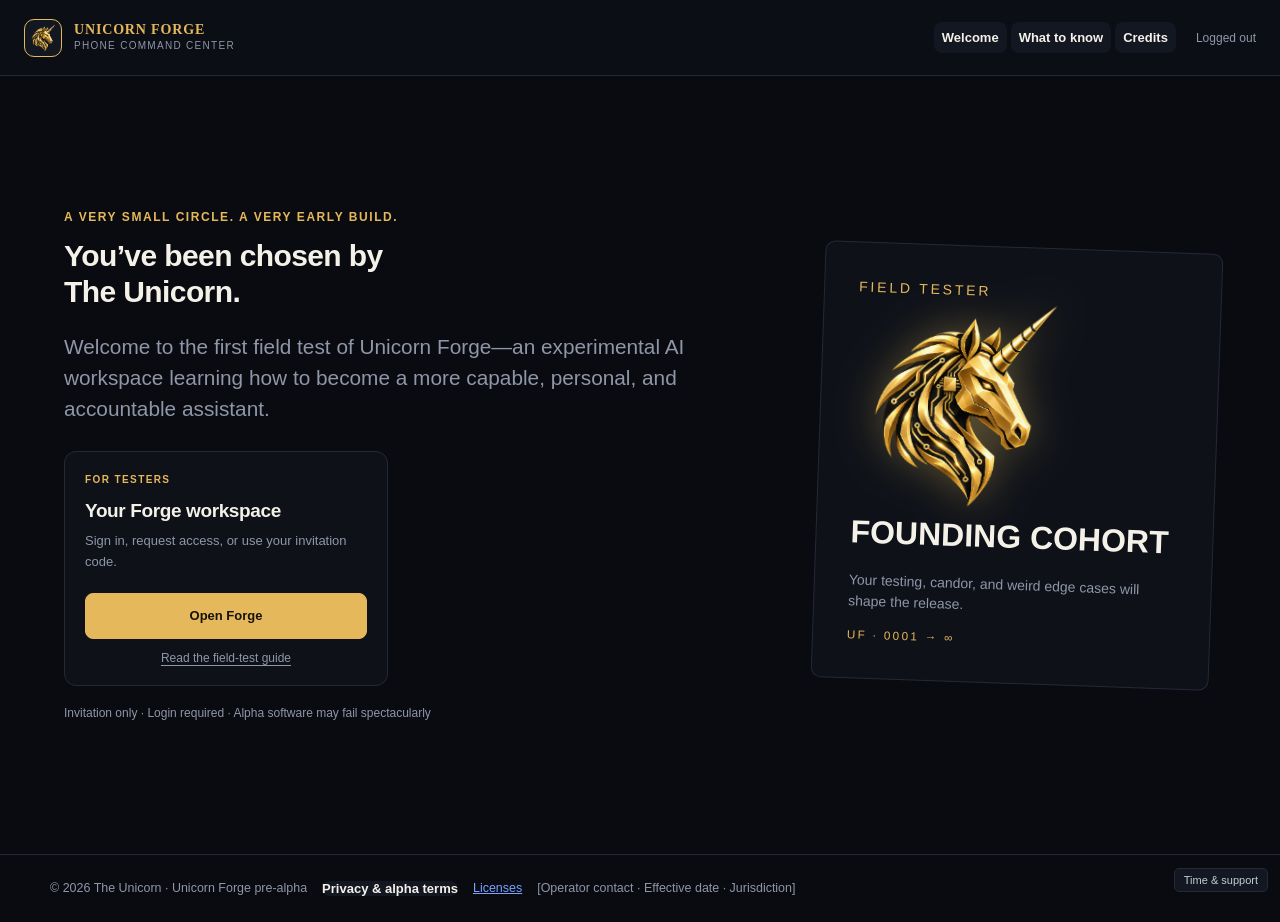
==== commit d01bb54c: "Hide owner entrance and add invitation ledger" ====
--- a/index.html
+++ b/index.html
@@ -34,7 +34,6 @@
         <button class="nav-link" data-view="welcome">Welcome</button
         ><button class="nav-link" data-view="details">What to know</button
         ><button class="nav-link" data-view="credits">Credits</button>
-        <a class="nav-link" href="https://jnthhrn8.github.io/unicornforge-field-console/#owner-login">Unicorn’s Entrance</a>
       </nav>
       <span id="connectionState">Logged out</span>
     </header>
@@ -50,7 +49,6 @@
           </p>
           <div class="entry-options">
             <section class="entry-option"><span class="entry-label">FOR TESTERS</span><h2>Your Forge workspace</h2><p>Sign in, request access, or use your invitation code.</p><button type="button" class="entry-button" data-view="login">Open Forge</button><button type="button" class="entry-text-link" data-view="details">Read the field-test guide</button></section>
-            <section class="entry-option owner-option"><span class="entry-label">FOR THE OWNER</span><h2>Unicorn’s Entrance</h2><p>Manage testers, send invitations, and review activity.</p><a class="entry-button secondary" href="https://jnthhrn8.github.io/unicornforge-field-console/#owner-login" target="_blank" rel="noopener noreferrer">Open owner controls <span aria-hidden="true">↗</span></a></section>
           </div>
           <p class="microcopy">
             Invitation only · Login required · Alpha software may fail
@@ -272,7 +270,6 @@
           </form>
         </details>
         <hr />
-        <p><a href="https://jnthhrn8.github.io/unicornforge-field-console/#owner-login">Unicorn’s Entrance</a></p>
         <h2>Tester sign in</h2>
         <p id="publicTesterNotice" hidden>Log in to your personal tester chat, memory, and personalities. Website access supports conversation; computer tools are unavailable here.</p>
         <label>Username<input id="username" autocomplete="username" /></label
@@ -525,7 +522,7 @@
           </form>
           <p id="inviteResult" role="status" aria-live="polite"></p>
           <div id="inviteLetterPanel" hidden><label>Private invitation<textarea id="inviteLetter" rows="12" readonly></textarea></label><button id="copyInvite" type="button">Copy invitation</button></div>
-          <details id="inviteEmailSettings"><summary>Gmail setup</summary><p id="inviteMailStatus" role="status"></p><p>For tetheredunicorn@gmail.com, create a Google app password named Forge. Enter it here once; Forge encrypts it on this computer.</p><p><a href="https://myaccount.google.com/apppasswords" target="_blank" rel="noopener noreferrer">Create a Google app password</a> (requires Google 2-Step Verification).</p><form id="inviteMailForm"><label>Google app password<input name="appPassword" type="password" autocomplete="new-password" required maxlength="32"></label><button type="submit">Connect Gmail</button></form></details>
+          <details id="inviteEmailSettings"><summary>Gmail setup</summary><p id="inviteMailStatus" role="status"></p><p>Create a Google app password named Forge in the same Gmail account entered below. Forge encrypts the address and app password on this computer.</p><p><a href="https://myaccount.google.com/apppasswords" target="_blank" rel="noopener noreferrer">Create a Google app password</a> (requires Google 2-Step Verification).</p><form id="inviteMailForm"><label>Sender Gmail address<input name="sender" type="email" autocomplete="username" required maxlength="254" value="jnthhrn8@gmail.com"></label><label>Google app password<input name="appPassword" type="password" autocomplete="new-password" required maxlength="32"></label><button type="submit">Connect Gmail</button></form></details>
           <button id="closeInvite" class="ghost" type="button">Close invitation panel</button>
         </section>
         <div id="adminStats"></div>
